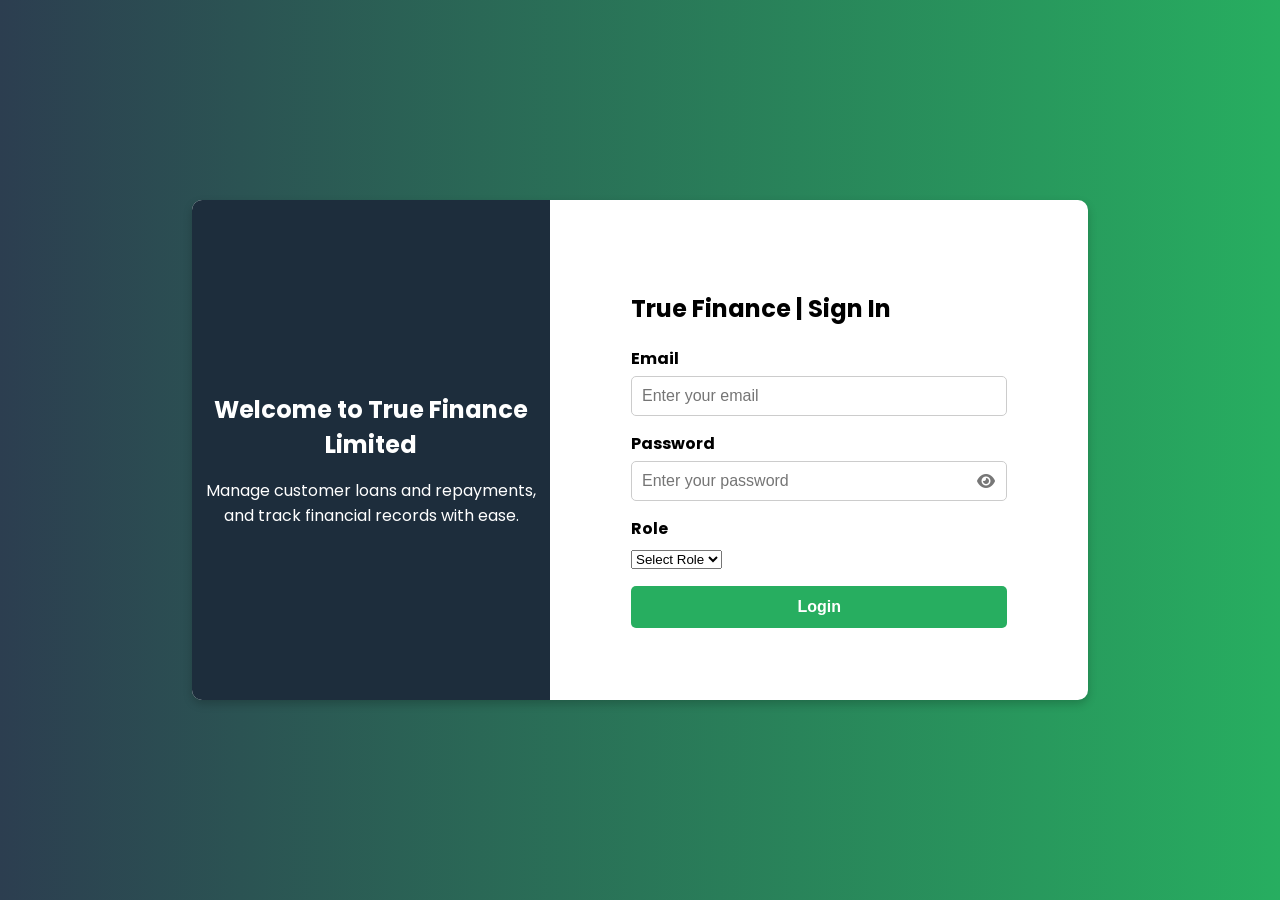
==== index.html @ db6d3adf "initial commit" ====
<!DOCTYPE html>
<html lang="en">

<head>
    <meta charset="UTF-8">
    <meta name="viewport" content="width=device-width, initial-scale=1.0">
    <title>Lois Finance Limited - Login</title>
    <link rel="icon" type="image/x-icon" href="/images/loism.png">
    <link rel="preconnect" href="https://fonts.googleapis.com">
    <link rel="preconnect" href="https://fonts.gstatic.com" crossorigin>
    <link href="https://fonts.googleapis.com/css2?family=Poppins:wght@400;500;600&display=swap" rel="stylesheet">
    <link rel="stylesheet" href="https://cdnjs.cloudflare.com/ajax/libs/font-awesome/6.4.2/css/all.min.css">
    <link rel="stylesheet" href="css/styles.css">
    <script src="js/config.js" defer></script>
</head>

<body>
    <div class="container">
        <div class="left-panel">
            <div class="branding">
                <img src="" alt="">
                <h2>Welcome to True Finance Limited</h2>
                <p>Manage customer loans and repayments, and track financial records with ease.</p>
            </div>
        </div>
        <div class="right-panel">
            <div class="login-box">
                <h2>True Finance | Sign In</h2>
                <div id="message"></div>
                <form id="login-form">
                    <div class="input-group">
                        <label for="email">Email</label>
                        <input type="email" id="email" placeholder="Enter your email" required>
                    </div>

                    <div class="input-group" style="position: relative;">
                     <label for="password">Password</label>
                      <div style="position: relative;">
                        <input type="password" id="password" placeholder="Enter your password" required style="padding-right: 40px;">
                        <i class="fa-solid fa-eye" id="togglePassword" style="position: absolute; right: 12px; top: 50%; transform: translateY(-50%); cursor: pointer; color: #777;"></i>
                      </div>
                    </div>

                    <div class="input-group">
                        <label for="role">Role</label>
                        <select id="role" required>
                            <option value="">Select Role</option>
                            <option value="admin">Admin</option>
                            <option value="operator">Operator</option>
                        </select>
                    </div>
                    <button type="submit" id="login-button">Login</button>
                </form>
            </div>
        </div>
    </div>
    <script src="js/login.js" defer></script>
</body>

</html>
---- css/styles.css ----
/* Global Styles */
body {
    margin: 0;
    font-family: 'Poppins', sans-serif; /* Using Poppins as an example - see instructions below to change */
    display: flex;
    justify-content: center;
    align-items: center;
    height: 100vh;
    background: linear-gradient(to right, #2c3e50, #27ae60);
}

/* Layout */
.container {
    display: flex;
    width: 70%;
    background: rgba(255, 255, 255, 0.1); /* makes it semi-transparent */
    backdrop-filter: blur(8px);           /* optional: blur background behind box */
    height: 500px;
    background: #fff;
    border-radius: 10px;
    overflow: hidden;
    box-shadow: 0px 4px 10px rgba(0, 0, 0, 0.2);
}

/* Left Panel */
.left-panel {
    width: 40%;
    background: #1d2d3c;
    color: white;
    display: flex;
    justify-content: center;
    align-items: center;
    text-align: center;
}

.branding img {
    width: 100px; /* Increased logo size */
}

.branding h2 {
    margin: 10px 0;
    font-weight: bold; /* Making the heading bold */
}

/* Right Panel */
.right-panel {
    width: 60%;
    display: flex;
    justify-content: center;
    align-items: center;
}

.login-box {
    width: 70%;
}

h2 {
    margin-bottom: 20px;
    font-weight: bold; /* Making the subheading bold */
}

.input-group {
    margin-bottom: 15px;
}

label {
    display: block;
    margin-bottom: 5px;
    font-weight: bold; /* Making the labels bold */
}

input {
    width: 100%;
    padding: 10px;
    border: 1px solid #ccc;
    border-radius: 5px;
    font-size: 1em; /* Ensuring input text is readable */
    box-sizing: border-box;
}

button {
    width: 100%;
    padding: 12px; /* Slightly increased button padding */
    border: none;
    background: #27ae60;
    color: white;
    font-size: 16px;
    border-radius: 5px;
    cursor: pointer;
    font-weight: bold; /* Making the button text bold */
    transition: background-color 0.3s ease; /* Adding a smooth hover transition */
}

button:hover {
    background: #219150;
}

/* =========================
   MOBILE RESPONSIVENESS
   (SHOW ALL CONTENT)
   ========================= */

@media (max-width: 768px) {

    body {
        height: auto;
        min-height: 100vh;
        padding: 15px;
        display: flex;
        justify-content: center;  /* center container horizontally */
        align-items: flex-start;
    }

    .container {
        width: 95%;
        max-width: 400px;        /* keep container centered and not too wide */
        height: auto;
        flex-direction: column;
        border-radius: 8px;
        margin: 0 auto;
        display: flex;
        flex-direction: column;
        align-items: center;     /* center content inside container */
    }

    .left-panel,
    .right-panel {
        width: 100%;
        padding: 15px;
        display: flex;
        flex-direction: column;
        align-items: center;     /* center content inside panels */
    }

    .branding img {
        width: 70px;
        display: block;
        margin: 0 auto;
    }

    .branding p {
        font-size: 14px;
        line-height: 1.5;
        text-align: center;
    }

    .login-box {
        width: 100%;
        max-width: 350px;
        display: flex;
        flex-direction: column;
        align-items: center;     /* center all content inside login-box */
        margin: 0 auto;
    }

    h2 {
        text-align: center;
        font-size: 20px;
        margin-bottom: 20px;
    }

    label {
        font-size: 14px;
        width: 100%;
        text-align: left;        /* labels aligned to left inside centered box */
    }

    /* Inputs and button */
    .login-box input,
    .login-box select,
    .login-box button {
        width: 90%;             /* take full width of login-box */
        max-width: 300px;
        margin: 8px auto;           /* vertical spacing between inputs */
        display: block;
    }

    input,
    select {
        padding: 14px;
        font-size: 15px;
    }

    button {
        padding: 15px;
        font-size: 16px;
    }
}

/* Extra small phones */
@media (max-width: 480px) {
    body {
        padding: 10px;
        justify-content: center;
    }

    .login-box {
        width: 95%;
        max-width: 300px;
    }
}
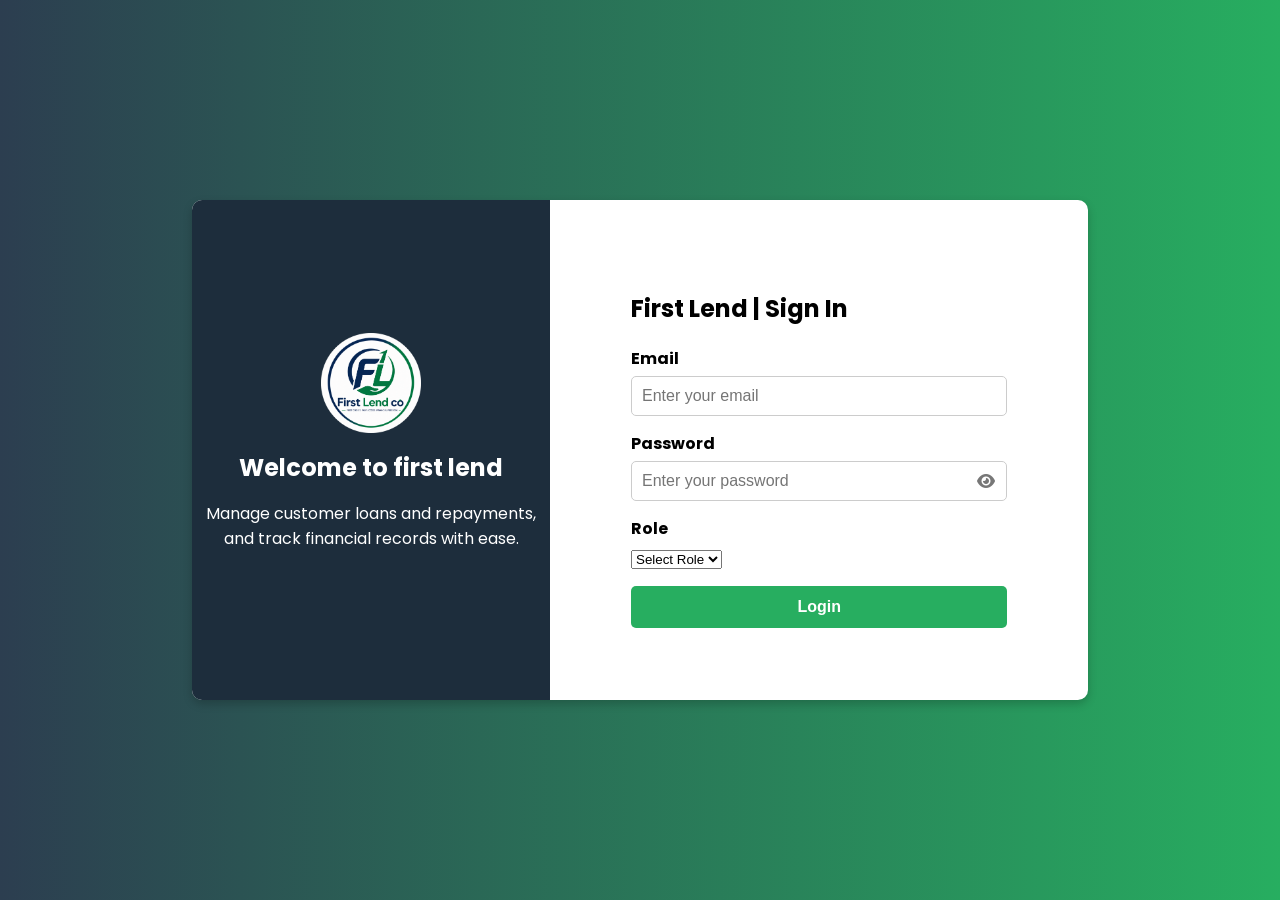
==== commit e5cab2a1: "updated logo" ====
--- a/index.html
+++ b/index.html
@@ -4,8 +4,8 @@
 <head>
     <meta charset="UTF-8">
     <meta name="viewport" content="width=device-width, initial-scale=1.0">
-    <title>Lois Finance Limited - Login</title>
-    <link rel="icon" type="image/x-icon" href="/images/loism.png">
+    <title>True Finance Limited - Login</title>
+    <link rel="icon" type="image/x-icon" href="/images/firstlend.png">
     <link rel="preconnect" href="https://fonts.googleapis.com">
     <link rel="preconnect" href="https://fonts.gstatic.com" crossorigin>
     <link href="https://fonts.googleapis.com/css2?family=Poppins:wght@400;500;600&display=swap" rel="stylesheet">
@@ -18,14 +18,14 @@
     <div class="container">
         <div class="left-panel">
             <div class="branding">
-                <img src="" alt="">
-                <h2>Welcome to True Finance Limited</h2>
+                <img src="images/firstlend.png" alt="firstlend">
+                <h2>Welcome to first lend</h2>
                 <p>Manage customer loans and repayments, and track financial records with ease.</p>
             </div>
         </div>
         <div class="right-panel">
             <div class="login-box">
-                <h2>True Finance | Sign In</h2>
+                <h2>First Lend | Sign In</h2>
                 <div id="message"></div>
                 <form id="login-form">
                     <div class="input-group">
